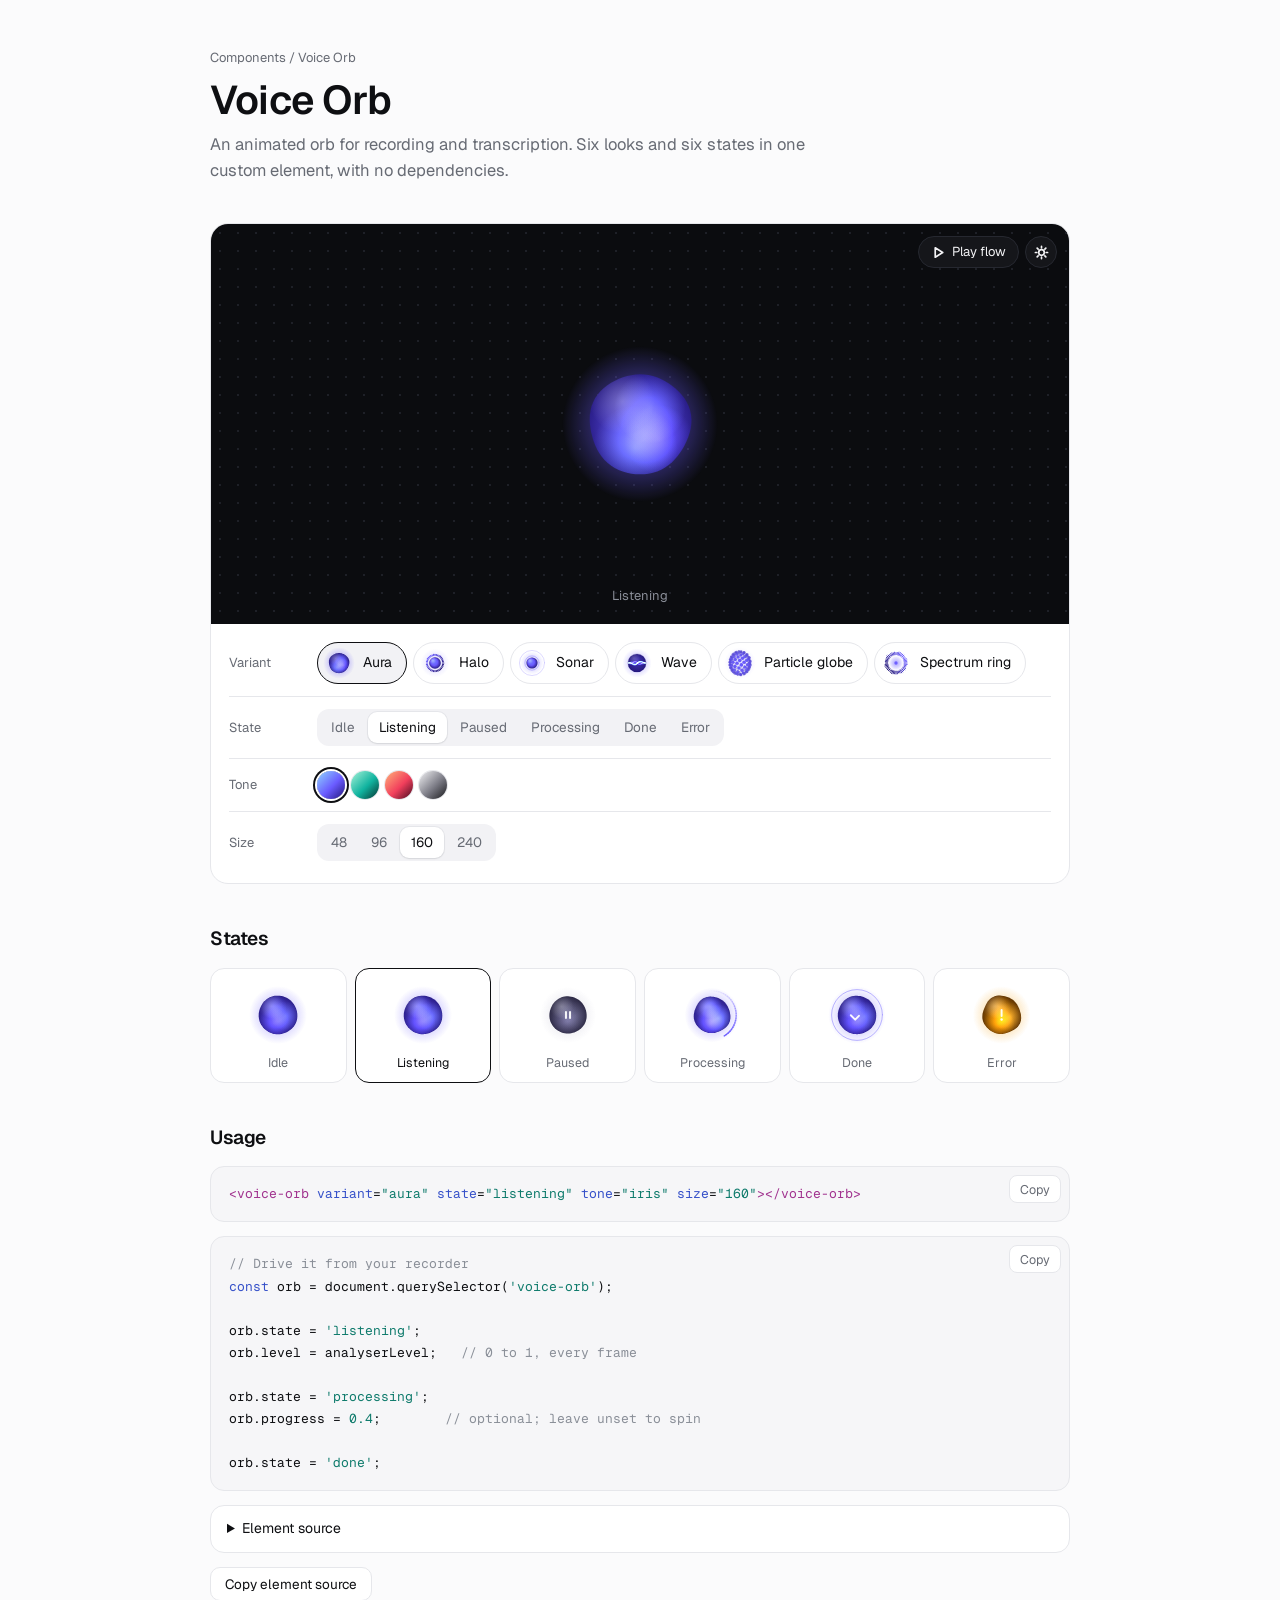
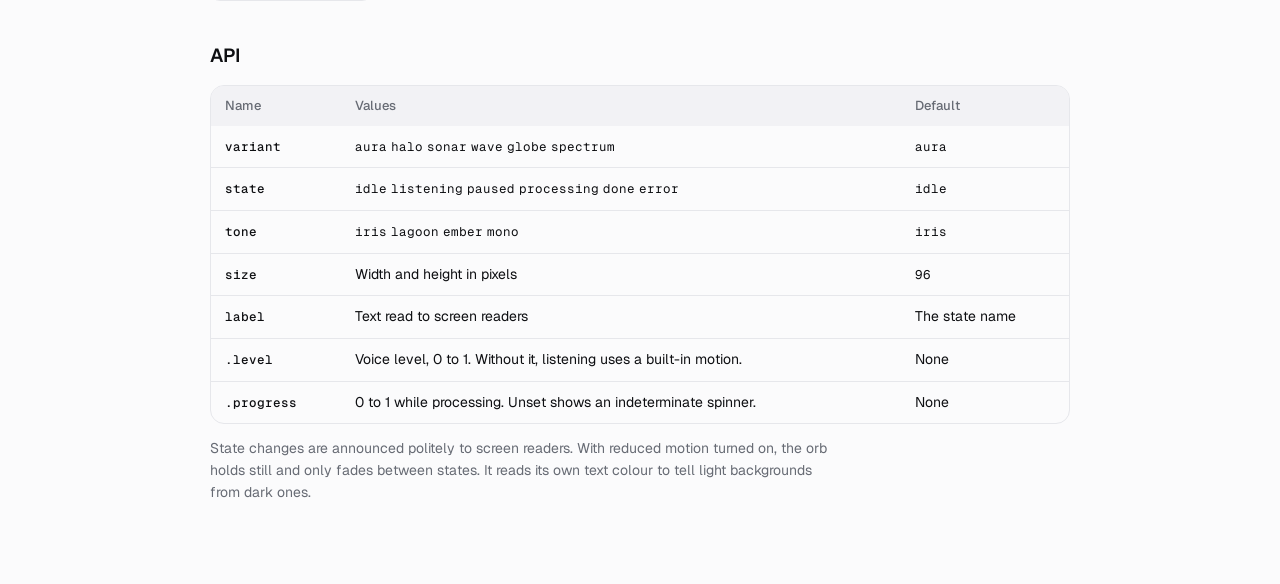
==== index.html @ 21d98344 "Add files via upload" ====
<!doctype html>
<html lang="en">
<head>
<meta charset="utf-8">
<meta name="viewport" content="width=device-width, initial-scale=1, viewport-fit=cover">
<title>Voice Orb</title>
<link rel="preconnect" href="https://fonts.googleapis.com">
<link rel="stylesheet" href="https://fonts.googleapis.com/css2?family=Geist:wght@400;500;600&family=Geist+Mono:wght@400;500&display=swap">
<link rel="stylesheet" href="styles.css">
<script src="voice-orb.js"></script>
</head>
<body>
<div class="doc">
  <div class="intro">
    <span class="crumb">Components / Voice Orb</span>
    <h1>Voice Orb</h1>
    <p class="lead">An animated orb for recording and transcription. Six looks and six states in one custom element, with no dependencies.</p>
  </div>

  <section aria-label="Preview">
    <div class="card">
      <div class="stage" id="stage" data-stage="dark">
        <voice-orb id="hero" variant="aura" state="listening" tone="iris" size="160"></voice-orb>
        <div class="tools">
          <button class="tb" id="flow" aria-pressed="false"><svg viewBox="0 0 16 16"><path d="M4.5 3l8 5-8 5z"/></svg><span>Play flow</span></button>
          <button class="tb ic" id="stg" aria-label="Switch to light stage"><svg viewBox="0 0 16 16" id="stg-i"><circle cx="8" cy="8" r="3"/><path d="M8 1.5v1.5M8 13v1.5M1.5 8H3M13 8h1.5M3.4 3.4l1 1M11.6 11.6l1 1M3.4 12.6l1-1M11.6 4.4l1-1"/></svg></button>
        </div>
        <p class="cap" id="cap">Listening</p>
      </div>
      <div class="controls">
        <div class="row"><span class="lab">Variant</span>
          <div class="opts" id="variants" role="group" aria-label="Variant">
            <button class="vb" data-v="aura" aria-pressed="true"><voice-orb variant="aura" size="32" state="listening"></voice-orb>Aura</button>
            <button class="vb" data-v="halo" aria-pressed="false"><voice-orb variant="halo" size="32" state="listening"></voice-orb>Halo</button>
            <button class="vb" data-v="sonar" aria-pressed="false"><voice-orb variant="sonar" size="32" state="listening"></voice-orb>Sonar</button>
            <button class="vb" data-v="wave" aria-pressed="false"><voice-orb variant="wave" size="32" state="listening"></voice-orb>Wave</button>
            <button class="vb" data-v="globe" aria-pressed="false"><voice-orb variant="globe" size="32" state="listening"></voice-orb>Particle globe</button>
            <button class="vb" data-v="spectrum" aria-pressed="false"><voice-orb variant="spectrum" size="32" state="listening"></voice-orb>Spectrum ring</button>
          </div></div>
        <div class="row"><span class="lab">State</span>
          <div class="seg" id="state" role="group" aria-label="State">
            <button data-v="idle" aria-pressed="false">Idle</button><button data-v="listening" aria-pressed="true">Listening</button><button data-v="paused" aria-pressed="false">Paused</button><button data-v="processing" aria-pressed="false">Processing</button><button data-v="done" aria-pressed="false">Done</button><button data-v="error" aria-pressed="false">Error</button>
          </div></div>
        <div class="row"><span class="lab">Tone</span>
          <div class="opts" id="tone" role="group" aria-label="Tone">
            <button class="sw" data-v="iris" aria-label="Iris" aria-pressed="true" style="background:linear-gradient(135deg,#8fd6ff,#6a5bff 55%,#22167a)"></button>
            <button class="sw" data-v="lagoon" aria-label="Lagoon" aria-pressed="false" style="background:linear-gradient(135deg,#a6f2d8,#10b39f 55%,#04332f)"></button>
            <button class="sw" data-v="ember" aria-label="Ember" aria-pressed="false" style="background:linear-gradient(135deg,#ffb37b,#f23f5c 55%,#430a1f)"></button>
            <button class="sw" data-v="mono" aria-label="Mono" aria-pressed="false" style="background:linear-gradient(135deg,#f4f4f6,#7c7c86 55%,#18181b)"></button>
          </div></div>
        <div class="row"><span class="lab">Size</span>
          <div class="seg" id="size" role="group" aria-label="Size">
            <button data-v="48" aria-pressed="false">48</button><button data-v="96" aria-pressed="false">96</button><button data-v="160" aria-pressed="true">160</button><button data-v="240" aria-pressed="false">240</button>
          </div></div>
      </div>
    </div>
  </section>

  <section>
    <h2>States</h2>
    <div class="states" id="states">
      <button class="sc" data-v="idle"><voice-orb size="64" state="idle"></voice-orb>Idle</button>
      <button class="sc" data-v="listening"><voice-orb size="64" state="listening"></voice-orb>Listening</button>
      <button class="sc" data-v="paused"><voice-orb size="64" state="paused"></voice-orb>Paused</button>
      <button class="sc" data-v="processing"><voice-orb size="64" state="processing"></voice-orb>Processing</button>
      <button class="sc" data-v="done"><voice-orb size="64" state="done"></voice-orb>Done</button>
      <button class="sc" data-v="error"><voice-orb size="64" state="error"></voice-orb>Error</button>
    </div>
  </section>

  <section>
    <h2>Usage</h2>
    <div class="code"><pre id="snip"></pre><button class="cp" data-copy="snip">Copy</button></div>
    <div class="code"><pre id="js"><span class="c">// Drive it from your recorder</span>
<span class="a">const</span> orb = document.querySelector(<span class="v">'voice-orb'</span>);

orb.state = <span class="v">'listening'</span>;
orb.level = analyserLevel;   <span class="c">// 0 to 1, every frame</span>

orb.state = <span class="v">'processing'</span>;
orb.progress = <span class="v">0.4</span>;        <span class="c">// optional; leave unset to spin</span>

orb.state = <span class="v">'done'</span>;</pre><button class="cp" data-copy="js">Copy</button></div>
    <details id="src-d"><summary>Element source</summary><pre id="src"></pre></details>
    <div><button class="cp" id="copy-src" style="position:static;height:34px;padding:0 14px;border-radius:10px;border:1px solid var(--line);background:var(--panel);font-size:13.5px">Copy element source</button></div>
  </section>

  <section>
    <h2>API</h2>
    <div class="tbl"><table>
      <thead><tr><th>Name</th><th>Values</th><th>Default</th></tr></thead>
      <tbody>
        <tr><td><code>variant</code></td><td><code>aura</code> <code>halo</code> <code>sonar</code> <code>wave</code> <code>globe</code> <code>spectrum</code></td><td><code>aura</code></td></tr>
        <tr><td><code>state</code></td><td><code>idle</code> <code>listening</code> <code>paused</code> <code>processing</code> <code>done</code> <code>error</code></td><td><code>idle</code></td></tr>
        <tr><td><code>tone</code></td><td><code>iris</code> <code>lagoon</code> <code>ember</code> <code>mono</code></td><td><code>iris</code></td></tr>
        <tr><td><code>size</code></td><td>Width and height in pixels</td><td><code>96</code></td></tr>
        <tr><td><code>label</code></td><td>Text read to screen readers</td><td>The state name</td></tr>
        <tr><td><code>.level</code></td><td>Voice level, 0 to 1. Without it, listening uses a built-in motion.</td><td>None</td></tr>
        <tr><td><code>.progress</code></td><td>0 to 1 while processing. Unset shows an indeterminate spinner.</td><td>None</td></tr>
      </tbody>
    </table></div>
    <p class="note">State changes are announced politely to screen readers. With reduced motion turned on, the orb holds still and only fades between states. It reads its own text colour to tell light backgrounds from dark ones.</p>
  </section>
</div>
<script src="demo.js"></script>
</body>
</html>
---- styles.css ----
/* Layout: single docs column. Title, live preview card (stage + controls), states strip, usage, API. The orb carries all the colour; the page stays monochrome. */
:root{
  --bg:#fbfbfc; --panel:#ffffff; --ink:#0e0f12; --muted:#676b74; --line:#e6e7eb; --chip:#f2f2f5; --code:#f6f6f8;
  --k-tag:#a1338f; --k-attr:#3651c9; --k-val:#0f7b6c; --k-com:#8a8f98;
  --f:"Geist",ui-sans-serif,system-ui,-apple-system,"Segoe UI",sans-serif;
  --fm:"Geist Mono",ui-monospace,SFMono-Regular,Menlo,Consolas,monospace;
}
@media (prefers-color-scheme: dark){:root:not([data-theme="light"]){
  --bg:#0a0b0d; --panel:#111216; --ink:#ededf0; --muted:#8d919b; --line:#24262c; --chip:#1a1c21; --code:#0f1013;
  --k-tag:#f0a6e0; --k-attr:#a5b8ff; --k-val:#7fe0c7; --k-com:#6c717b; color-scheme:dark}}
:root[data-theme="dark"]{
  --bg:#0a0b0d; --panel:#111216; --ink:#ededf0; --muted:#8d919b; --line:#24262c; --chip:#1a1c21; --code:#0f1013;
  --k-tag:#f0a6e0; --k-attr:#a5b8ff; --k-val:#7fe0c7; --k-com:#6c717b; color-scheme:dark}

*{box-sizing:border-box}
body{background:var(--bg);color:var(--ink);font-family:var(--f);font-size:15px;line-height:1.55;padding-inline:16px;padding-block:40px 72px;-webkit-font-smoothing:antialiased}
.doc{max-width:860px;margin-inline:auto;display:grid;gap:40px}
button{font:inherit;color:inherit;cursor:pointer}
:focus-visible{outline:2px solid var(--ink);outline-offset:2px}
h1,h2{margin:0;font-weight:600;letter-spacing:-.02em;text-wrap:balance}
h1{font-size:clamp(30px,5vw,40px);line-height:1.1}
h2{font-size:19px}
p{margin:0}
.crumb{font-size:13px;color:var(--muted)}
.intro{display:grid;gap:10px}
.lead{color:var(--muted);font-size:16.5px;max-width:58ch}
section{display:grid;gap:14px;min-width:0}

/* preview */
.card{border:1px solid var(--line);border-radius:18px;overflow:hidden;background:var(--panel)}
.stage{position:relative;height:clamp(300px,50vw,400px);display:grid;place-items:center;background-color:var(--st-bg);background-image:radial-gradient(var(--st-dot) 1px,transparent 1.3px);background-size:18px 18px;transition:background-color .3s}
.stage[data-stage="dark"]{--st-bg:#0b0c0f;--st-dot:#1e2027;--st-ink:#f3f3f5;--st-muted:#8a8e98;--st-line:#262830;--st-btn:#15161a;color:#f3f3f5}
.stage[data-stage="light"]{--st-bg:#f6f6f8;--st-dot:#d9dadf;--st-ink:#111216;--st-muted:#6a6e77;--st-line:#e0e1e6;--st-btn:#ffffff;color:#111216}
.stage .cap{position:absolute;left:0;right:0;bottom:18px;text-align:center;font-size:13px;color:var(--st-muted);font-variant-numeric:tabular-nums}
.tools{position:absolute;top:12px;right:12px;display:flex;gap:6px}
.tb{height:32px;border-radius:999px;border:1px solid var(--st-line);background:var(--st-btn);color:var(--st-ink);display:inline-flex;align-items:center;gap:6px;padding:0 12px;font-size:13px}
.tb.ic{width:32px;padding:0;justify-content:center}
.tb svg{width:15px;height:15px;fill:none;stroke:currentColor;stroke-width:1.8;stroke-linecap:round;stroke-linejoin:round}
.tb[aria-pressed="true"]{background:var(--st-ink);color:var(--st-bg);border-color:var(--st-ink)}

.controls{padding:6px 18px 10px}
.row{display:grid;grid-template-columns:76px minmax(0,1fr);gap:12px;align-items:center;padding:12px 0}
.row+.row{border-top:1px solid var(--line)}
.lab{font-size:13px;color:var(--muted)}
.opts{display:flex;flex-wrap:wrap;gap:6px}
.vb{display:inline-flex;align-items:center;gap:8px;height:42px;padding:0 14px 0 5px;border-radius:999px;border:1px solid var(--line);background:transparent;font-size:14px}
.vb voice-orb{pointer-events:none}
.vb[aria-pressed="true"]{border-color:var(--ink);background:var(--chip)}
.seg{display:inline-flex;flex-wrap:wrap;gap:2px;padding:3px;border-radius:12px;background:var(--chip);justify-self:start}
.seg button{border:0;background:transparent;border-radius:9px;padding:5px 11px;font-size:13.5px;color:var(--muted)}
.seg button[aria-pressed="true"]{background:var(--panel);color:var(--ink);box-shadow:0 1px 2px rgba(0,0,0,.08),0 0 0 1px var(--line)}
.sw{width:28px;height:28px;border-radius:50%;border:0;padding:0;box-shadow:0 0 0 1px var(--line)}
.sw[aria-pressed="true"]{box-shadow:0 0 0 2px var(--panel),0 0 0 4px var(--ink)}

/* states strip */
.states{display:grid;grid-template-columns:repeat(6,minmax(0,1fr));gap:8px}
.sc{display:grid;justify-items:center;gap:6px;padding:14px 4px 10px;border-radius:14px;border:1px solid var(--line);background:var(--panel);font-size:12.5px;color:var(--muted)}
.sc voice-orb{pointer-events:none}
.sc[aria-pressed="true"]{border-color:var(--ink);color:var(--ink)}
@media (max-width:640px){.states{grid-template-columns:repeat(3,minmax(0,1fr))}}

/* code */
.code{position:relative;border:1px solid var(--line);border-radius:14px;background:var(--code);min-width:0}
.code pre{margin:0;padding:16px 18px;overflow-x:auto;font-family:var(--fm);font-size:13px;line-height:1.7}
.code .cp{position:absolute;top:8px;right:8px;height:28px;padding:0 10px;border-radius:8px;border:1px solid var(--line);background:var(--panel);font-size:12.5px;color:var(--muted)}
.code .cp:hover{color:var(--ink)}
.t{color:var(--k-tag)}.a{color:var(--k-attr)}.v{color:var(--k-val)}.c{color:var(--k-com)}
details{border:1px solid var(--line);border-radius:14px;background:var(--panel)}
details summary{cursor:pointer;padding:12px 16px;font-size:14px}
details pre{margin:0;padding:0 16px 16px;max-height:340px;overflow:auto;font-family:var(--fm);font-size:12px;line-height:1.6;color:var(--muted)}

/* api */
.tbl{overflow-x:auto;border:1px solid var(--line);border-radius:14px}
table{border-collapse:collapse;width:100%;font-size:14px;min-width:520px}
th,td{text-align:left;padding:10px 14px;vertical-align:top}
th{font-weight:500;color:var(--muted);font-size:13px;background:var(--chip)}
tr+tr td{border-top:1px solid var(--line)}
td code{font-family:var(--fm);font-size:12.5px}
td:first-child code{color:var(--ink);font-weight:500}
.note{color:var(--muted);font-size:14px;max-width:70ch}
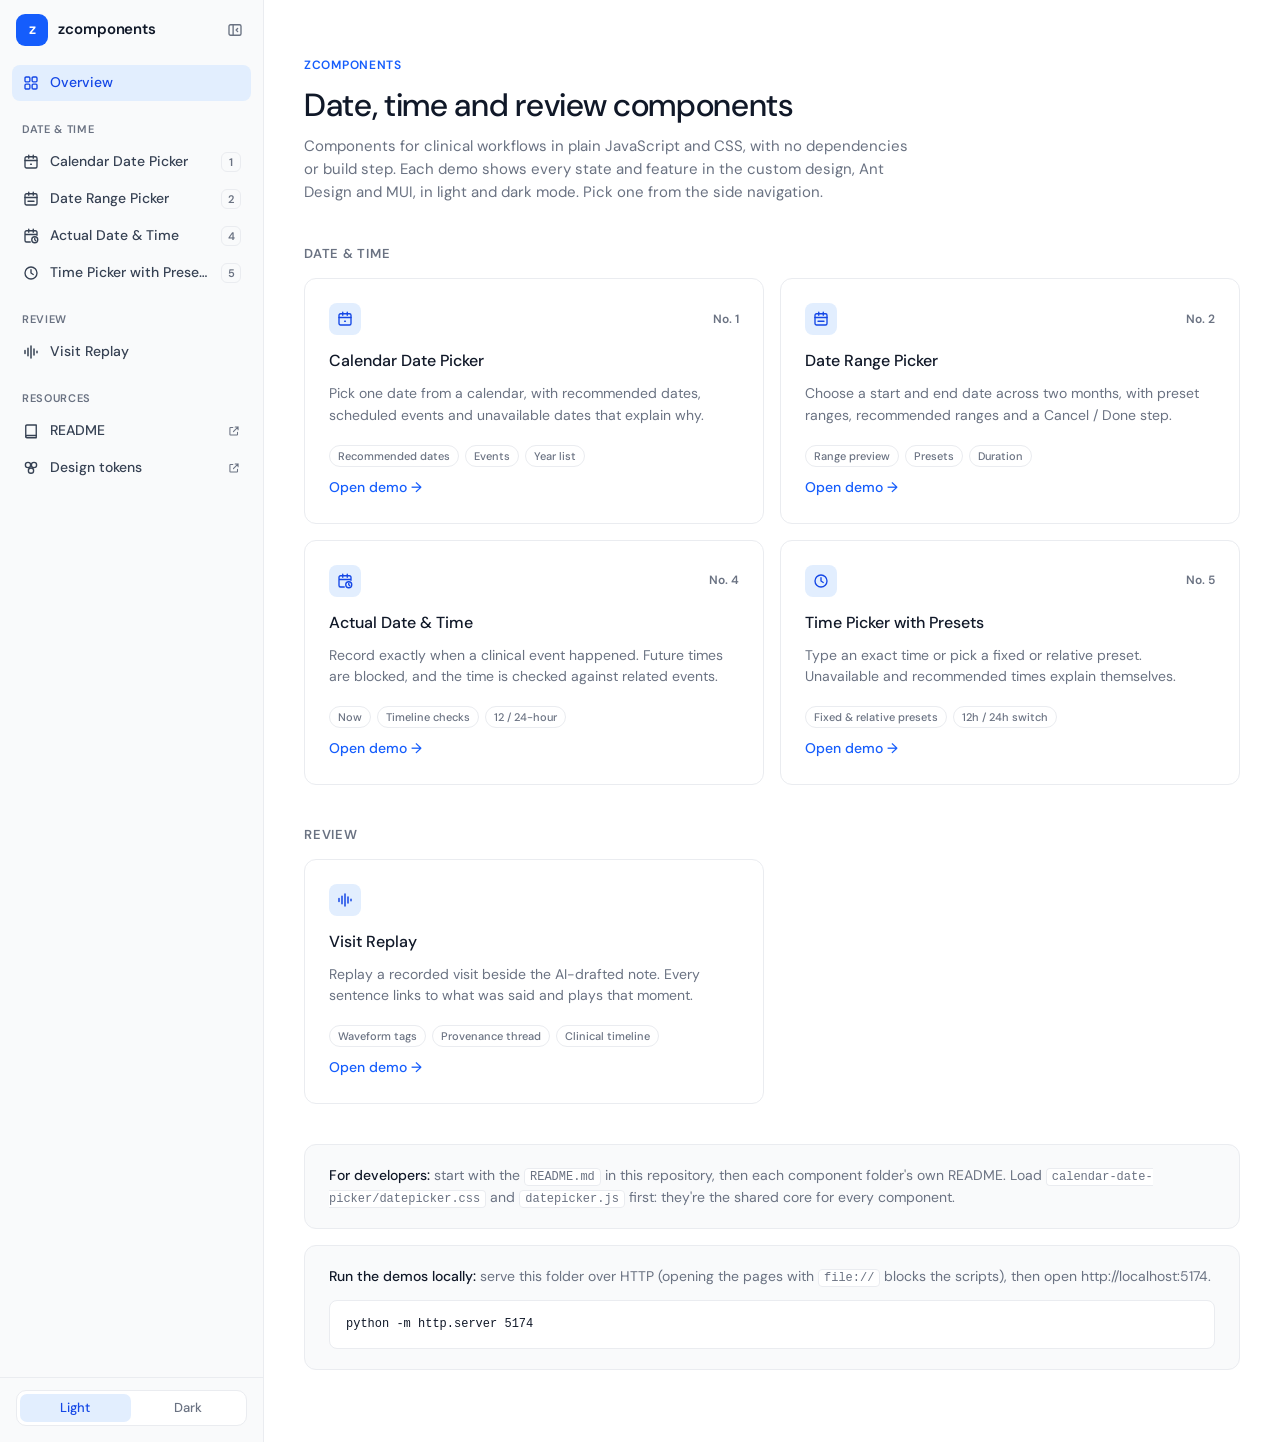
==== commit c2908a16: "Add Visit Replay component and side-navigation landing page - Visit Replay: replay a recorded visit " ====
--- a/index.html
+++ b/index.html
@@ -2,106 +2,464 @@
 <html lang="en">
 <head>
 <meta charset="utf-8">
-<meta name="viewport" content="width=device-width, initial-scale=1, viewport-fit=cover">
-<title>Voice Orb</title>
+<meta name="viewport" content="width=device-width, initial-scale=1">
+<title>zcomponents</title>
 <link rel="preconnect" href="https://fonts.googleapis.com">
-<link rel="stylesheet" href="https://fonts.googleapis.com/css2?family=Geist:wght@400;500;600&family=Geist+Mono:wght@400;500&display=swap">
-<link rel="stylesheet" href="styles.css">
-<script src="voice-orb.js"></script>
+<link rel="preconnect" href="https://fonts.gstatic.com" crossorigin>
+<link href="https://fonts.googleapis.com/css2?family=DM+Sans:opsz,wght@9..40,400;9..40,500;9..40,600&display=swap" rel="stylesheet">
+<script>
+  (function () {
+    var t = null, c = null;
+    try { t = localStorage.getItem('dp-doc-theme'); c = localStorage.getItem('zc-nav-collapsed'); } catch (e) {}
+    if (!t) t = matchMedia('(prefers-color-scheme: dark)').matches ? 'dark' : 'light';
+    document.documentElement.dataset.theme = t;
+    if (c === '1') document.documentElement.dataset.nav = 'collapsed';
+  })();
+</script>
+<style>
+  :root {
+    --bg: #ffffff; --side: #f9fafb; --panel: #f9fafb; --card: #ffffff; --border: #eaecf0; --border-strong: #d1d5dc;
+    --text: #101828; --muted: #6a7282; --nav-text: #364153; --hover: #f2f4f7; --accent: #155dfc; --tint: #e2eefe; --tint-text: #1447e6; --focus: #2b7fff;
+    --scrim: rgba(16, 24, 40, .4);
+    color-scheme: light;
+  }
+  :root[data-theme="dark"] {
+    --bg: #0b111d; --side: #101828; --panel: #101828; --card: #030712; --border: #364153; --border-strong: #4a5565;
+    --text: #ffffff; --muted: #99a1af; --nav-text: #d1d5dc; --hover: #1e2939; --accent: #51a2ff; --tint: rgba(43, 127, 255, .20); --tint-text: #8ec5ff; --focus: #2b7fff;
+    --scrim: rgba(0, 0, 0, .6);
+    color-scheme: dark;
+  }
+  * { box-sizing: border-box; }
+  html, body { margin: 0; height: 100%; }
+  body { background: var(--bg); color: var(--text); font: 14px/1.55 'DM Sans', ui-sans-serif, system-ui, -apple-system, 'Segoe UI', sans-serif; -webkit-font-smoothing: antialiased; overflow: hidden; }
+  svg { flex: none; }
+  button { font: inherit; color: inherit; }
+  :focus-visible { outline: 2px solid var(--focus); outline-offset: 2px; }
+
+  /* Shell */
+  .shell { display: grid; grid-template-columns: 264px minmax(0, 1fr); height: 100vh; height: 100dvh; transition: grid-template-columns .2s ease; }
+  :root[data-nav="collapsed"] .shell { grid-template-columns: 64px minmax(0, 1fr); }
+
+  /* Side navigation */
+  .side { display: flex; flex-direction: column; min-width: 0; height: 100%; background: var(--side); border-right: 1px solid var(--border); overflow: hidden; }
+  .brand { display: flex; align-items: center; gap: 10px; height: 60px; padding: 0 12px 0 16px; flex: none; }
+  .brand a { display: flex; align-items: center; gap: 10px; min-width: 0; color: inherit; text-decoration: none; border-radius: 8px; }
+  .mark { display: inline-flex; align-items: center; justify-content: center; width: 32px; height: 32px; border-radius: 9px; background: var(--accent); color: #fff; font-weight: 600; font-size: 15px; flex: none; }
+  .brand-name { font-size: 15px; font-weight: 600; letter-spacing: -.005em; white-space: nowrap; }
+  .icon-btn { display: inline-flex; align-items: center; justify-content: center; width: 32px; height: 32px; margin-left: auto; border: 0; border-radius: 8px; background: none; color: var(--muted); cursor: pointer; flex: none; }
+  .icon-btn:hover { background: var(--hover); color: var(--text); }
+  .icon-btn[hidden] { display: none; }
+
+  .side nav { flex: 1; overflow-y: auto; overflow-x: hidden; padding: 4px 12px 16px; }
+  .group { margin: 20px 0 6px; padding: 0 10px; font-size: 11px; font-weight: 600; letter-spacing: .06em; text-transform: uppercase; color: var(--muted); white-space: nowrap; }
+  .side nav a { position: relative; display: flex; align-items: center; gap: 10px; height: 36px; padding: 0 10px; margin: 1px 0; border-radius: 8px; color: var(--nav-text); text-decoration: none; font-weight: 500; white-space: nowrap; }
+  .side nav a:hover { background: var(--hover); color: var(--text); }
+  .side nav a[aria-current="page"] { background: var(--tint); color: var(--tint-text); }
+  .side nav a .lbl { flex: 1; min-width: 0; overflow: hidden; text-overflow: ellipsis; }
+  .side nav a .n { min-width: 20px; height: 20px; padding: 0 5px; border-radius: 6px; border: 1px solid var(--border); font-size: 11px; font-weight: 600; line-height: 18px; text-align: center; color: var(--muted); }
+  .side nav a[aria-current="page"] .n { border-color: transparent; background: var(--card); color: var(--tint-text); }
+  .side nav a .ext { color: var(--muted); }
+
+  .side-foot { flex: none; display: flex; flex-direction: column; gap: 10px; padding: 12px 16px 16px; border-top: 1px solid var(--border); }
+  .seg { display: flex; padding: 3px; gap: 2px; border-radius: 10px; background: var(--card); border: 1px solid var(--border); }
+  .seg button { flex: 1; height: 28px; padding: 0 10px; border: 0; border-radius: 7px; background: none; cursor: pointer; font-weight: 500; font-size: 13px; color: var(--muted); }
+  .seg button:hover { color: var(--text); }
+  .seg button[aria-pressed="true"] { background: var(--tint); color: var(--tint-text); }
+  .newtab { display: flex; align-items: center; gap: 8px; height: 32px; padding: 0 10px; border-radius: 8px; color: var(--accent); text-decoration: none; font-weight: 500; font-size: 13px; white-space: nowrap; }
+  .newtab:hover { background: var(--hover); }
+  .newtab[hidden] { display: none; }
+  .theme-btn { display: none; }
+
+  /* Collapsed rail */
+  :root[data-nav="collapsed"] .brand { flex-direction: column; justify-content: center; gap: 4px; height: auto; padding: 14px 0 6px; }
+  :root[data-nav="collapsed"] .brand .icon-btn { margin: 0; }
+  :root[data-nav="collapsed"] .side nav { padding: 4px 10px 16px; }
+  :root[data-nav="collapsed"] .group { height: 1px; margin: 14px 6px; padding: 0; overflow: hidden; background: var(--border); color: transparent; }
+  :root[data-nav="collapsed"] .side nav a { justify-content: center; padding: 0; }
+  :root[data-nav="collapsed"] .side-foot { align-items: center; padding: 12px 0 16px; }
+  :root[data-nav="collapsed"] .seg { display: none; }
+  :root[data-nav="collapsed"] .theme-btn { display: inline-flex; margin: 0; }
+  :root[data-nav="collapsed"] .newtab { width: 32px; padding: 0; justify-content: center; }
+  :root[data-nav="collapsed"] .brand-name,
+  :root[data-nav="collapsed"] .side nav a .lbl,
+  :root[data-nav="collapsed"] .side nav a .n,
+  :root[data-nav="collapsed"] .newtab .lbl { position: absolute; width: 1px; height: 1px; overflow: hidden; clip: rect(0 0 0 0); white-space: nowrap; }
+  :root[data-nav="collapsed"] .collapse-btn svg { transform: scaleX(-1); }
+
+  /* Stage */
+  .stage { display: flex; flex-direction: column; min-width: 0; height: 100%; }
+  .mbar { display: none; }
+  #frame { flex: 1; width: 100%; border: 0; background: var(--bg); }
+  #frame[hidden], .overview[hidden] { display: none; }
+
+  /* Overview */
+  .overview { flex: 1; overflow-y: auto; }
+  .wrap { max-width: 1040px; margin: 0 auto; padding: 56px 40px 72px; }
+  .eyebrow { margin: 0 0 10px; font-size: 12px; font-weight: 600; letter-spacing: .06em; text-transform: uppercase; color: var(--accent); }
+  h1 { margin: 0 0 10px; font-size: 32px; font-weight: 500; line-height: 40px; letter-spacing: -.01em; text-wrap: balance; }
+  .lede { margin: 0 0 40px; max-width: 62ch; color: var(--muted); font-size: 15px; }
+  h2.sec { margin: 0 0 14px; font-size: 13px; font-weight: 600; letter-spacing: .06em; text-transform: uppercase; color: var(--muted); }
+  .grid { display: grid; grid-template-columns: repeat(2, minmax(0, 1fr)); gap: 16px; margin-bottom: 40px; }
+  .card {
+    display: flex; flex-direction: column; gap: 10px; min-width: 0; padding: 24px;
+    border: 1px solid var(--border); border-radius: 12px; background: var(--card);
+    color: inherit; text-decoration: none; transition: border-color .15s, box-shadow .15s;
+  }
+  .card:hover { border-color: var(--border-strong); box-shadow: 0 12px 24px -12px rgba(16, 24, 40, .18); }
+  .card-top { display: flex; align-items: center; gap: 10px; }
+  .num { display: inline-flex; align-items: center; justify-content: center; width: 32px; height: 32px; border-radius: 8px; background: var(--tint); color: var(--tint-text); }
+  .card .n { margin-left: auto; font-size: 12px; font-weight: 600; color: var(--muted); }
+  .card h3 { margin: 4px 0 0; font-size: 16px; font-weight: 500; line-height: 24px; }
+  .card p { margin: 0; color: var(--muted); }
+  .tags { display: flex; flex-wrap: wrap; gap: 6px; margin-top: auto; padding-top: 8px; }
+  .tags span { height: 22px; padding: 0 8px; border: 1px solid var(--border); border-radius: 11px; font-size: 11px; font-weight: 500; line-height: 20px; color: var(--muted); }
+  .open { color: var(--accent); font-weight: 500; }
+  .note { padding: 20px 24px; border: 1px solid var(--border); border-radius: 12px; background: var(--panel); color: var(--muted); }
+  .note b { color: var(--text); font-weight: 500; }
+  .note + .note { margin-top: 16px; }
+  .note pre { margin: 12px 0 0; padding: 14px 16px; overflow-x: auto; border: 1px solid var(--border); border-radius: 8px; background: var(--card); color: var(--text); font: 12px/1.6 ui-monospace, 'Cascadia Code', Consolas, monospace; }
+  code { font: 12px ui-monospace, 'Cascadia Code', Consolas, monospace; padding: 1px 5px; border-radius: 4px; border: 1px solid var(--border); background: var(--card); }
+  pre code { padding: 0; border: 0; background: none; }
+
+  .scrim { display: none; }
+
+  /* Small screens: the side navigation becomes a drawer */
+  @media (max-width: 860px) {
+    .shell, :root[data-nav="collapsed"] .shell { grid-template-columns: minmax(0, 1fr); }
+    .side { position: fixed; z-index: 30; top: 0; bottom: 0; left: 0; width: min(288px, 86vw); transform: translateX(-100%); transition: transform .2s ease, visibility 0s .2s; visibility: hidden; box-shadow: 0 24px 48px -12px rgba(16, 24, 40, .3); }
+    .shell.open .side { transform: none; visibility: visible; transition: transform .2s ease; }
+    .scrim { position: fixed; z-index: 20; inset: 0; background: var(--scrim); }
+    .shell.open .scrim { display: block; }
+    .collapse-btn { display: none; }
+    /* Always show the full drawer, even if the rail was collapsed on desktop */
+    :root[data-nav="collapsed"] .brand { flex-direction: row; justify-content: flex-start; gap: 10px; height: 60px; padding: 0 12px 0 16px; }
+    :root[data-nav="collapsed"] .side nav { padding: 4px 12px 16px; }
+    :root[data-nav="collapsed"] .group { height: auto; margin: 20px 0 6px; padding: 0 10px; background: none; color: var(--muted); }
+    :root[data-nav="collapsed"] .side nav a { justify-content: flex-start; padding: 0 10px; }
+    :root[data-nav="collapsed"] .side-foot { align-items: stretch; padding: 12px 16px 16px; }
+    :root[data-nav="collapsed"] .seg { display: flex; }
+    :root[data-nav="collapsed"] .theme-btn { display: none; }
+    :root[data-nav="collapsed"] .newtab { width: auto; padding: 0 10px; justify-content: flex-start; }
+    :root[data-nav="collapsed"] .brand-name,
+    :root[data-nav="collapsed"] .side nav a .lbl,
+    :root[data-nav="collapsed"] .side nav a .n,
+    :root[data-nav="collapsed"] .newtab .lbl { position: static; width: auto; height: auto; overflow: hidden; clip: auto; }
+    .mbar { display: flex; align-items: center; gap: 8px; flex: none; height: 52px; padding: 0 8px; border-bottom: 1px solid var(--border); background: var(--side); }
+    .mbar .icon-btn { margin: 0; color: var(--text); }
+    .mbar-title { min-width: 0; overflow: hidden; text-overflow: ellipsis; white-space: nowrap; font-weight: 600; font-size: 15px; }
+  }
+  @media (max-width: 720px) {
+    .grid { grid-template-columns: minmax(0, 1fr); }
+    .wrap { padding: 32px 16px 56px; }
+    h1 { font-size: 26px; line-height: 32px; }
+  }
+  @media (prefers-reduced-motion: reduce) { .shell, .side, .card { transition: none !important; } }
+</style>
 </head>
 <body>
-<div class="doc">
-  <div class="intro">
-    <span class="crumb">Components / Voice Orb</span>
-    <h1>Voice Orb</h1>
-    <p class="lead">An animated orb for recording and transcription. Six looks and six states in one custom element, with no dependencies.</p>
+<svg width="0" height="0" style="position:absolute" aria-hidden="true">
+  <defs>
+    <symbol id="i-overview" viewBox="0 0 24 24"><rect x="4" y="4" width="6.5" height="6.5" rx="1.5"/><rect x="13.5" y="4" width="6.5" height="6.5" rx="1.5"/><rect x="4" y="13.5" width="6.5" height="6.5" rx="1.5"/><rect x="13.5" y="13.5" width="6.5" height="6.5" rx="1.5"/></symbol>
+    <symbol id="i-calendar" viewBox="0 0 24 24"><rect x="4" y="5" width="16" height="15" rx="2"/><path d="M4 10h16M9 3v4M15 3v4"/><path d="M11.5 15h1"/></symbol>
+    <symbol id="i-range" viewBox="0 0 24 24"><rect x="4" y="5" width="16" height="15" rx="2"/><path d="M4 10h16M9 3v4M15 3v4M8 15h8"/></symbol>
+    <symbol id="i-datetime" viewBox="0 0 24 24"><path d="M20 11V7a2 2 0 0 0-2-2H6a2 2 0 0 0-2 2v11a2 2 0 0 0 2 2h5M4 10h16M9 3v4M15 3v4"/><circle cx="17" cy="17" r="4"/><path d="M17 15.3V17l1.2 1"/></symbol>
+    <symbol id="i-time" viewBox="0 0 24 24"><circle cx="12" cy="12" r="8"/><path d="M12 7.5V12l3 2"/></symbol>
+    <symbol id="i-wave" viewBox="0 0 24 24"><path d="M4 10v4M8 7v10M12 4v16M16 8v8M20 11v2"/></symbol>
+    <symbol id="i-book" viewBox="0 0 24 24"><path d="M5 5.5A1.5 1.5 0 0 1 6.5 4H19v14H6.5A1.5 1.5 0 0 0 5 19.5z"/><path d="M5 19.5A1.5 1.5 0 0 0 6.5 21H19v-3"/></symbol>
+    <symbol id="i-swatch" viewBox="0 0 24 24"><circle cx="8" cy="8" r="3.5"/><circle cx="16" cy="8" r="3.5"/><circle cx="12" cy="15.5" r="3.5"/></symbol>
+    <symbol id="i-ext" viewBox="0 0 24 24"><path d="M14 5h5v5M19 5l-8 8M18 14v4a1 1 0 0 1-1 1H6a1 1 0 0 1-1-1V7a1 1 0 0 1 1-1h4"/></symbol>
+    <symbol id="i-panel" viewBox="0 0 24 24"><rect x="4" y="5" width="16" height="14" rx="2"/><path d="M9.5 5v14M15.5 10l-2 2 2 2"/></symbol>
+    <symbol id="i-menu" viewBox="0 0 24 24"><path d="M4 7h16M4 12h16M4 17h16"/></symbol>
+    <symbol id="i-close" viewBox="0 0 24 24"><path d="M6 6l12 12M18 6L6 18"/></symbol>
+    <symbol id="i-sun" viewBox="0 0 24 24"><circle cx="12" cy="12" r="4"/><path d="M12 3v2M12 19v2M3 12h2M19 12h2M5.6 5.6l1.4 1.4M17 17l1.4 1.4M5.6 18.4L7 17M17 7l1.4-1.4"/></symbol>
+    <symbol id="i-moon" viewBox="0 0 24 24"><path d="M20 14.5A8 8 0 0 1 9.5 4a8 8 0 1 0 10.5 10.5z"/></symbol>
+  </defs>
+</svg>
+
+<div class="shell" id="shell">
+  <aside class="side" id="side" aria-label="Site">
+    <div class="brand">
+      <a href="#overview" aria-label="zcomponents overview">
+        <span class="mark" aria-hidden="true">z</span>
+        <span class="brand-name">zcomponents</span>
+      </a>
+      <button type="button" class="icon-btn collapse-btn" id="collapse" aria-label="Collapse navigation" aria-expanded="true" aria-controls="side">
+        <svg width="18" height="18" fill="none" stroke="currentColor" stroke-width="1.8" stroke-linecap="round" stroke-linejoin="round"><use href="#i-panel"/></svg>
+      </button>
+      <button type="button" class="icon-btn drawer-close" id="drawer-close" aria-label="Close navigation" hidden>
+        <svg width="18" height="18" fill="none" stroke="currentColor" stroke-width="1.8" stroke-linecap="round"><use href="#i-close"/></svg>
+      </button>
+    </div>
+
+    <nav aria-label="Components" id="nav">
+      <a href="#overview" data-slug="overview">
+        <svg width="18" height="18" fill="none" stroke="currentColor" stroke-width="1.8" stroke-linecap="round" stroke-linejoin="round"><use href="#i-overview"/></svg>
+        <span class="lbl">Overview</span>
+      </a>
+
+      <p class="group">Date &amp; time</p>
+      <a href="#calendar-date-picker" data-slug="calendar-date-picker">
+        <svg width="18" height="18" fill="none" stroke="currentColor" stroke-width="1.8" stroke-linecap="round" stroke-linejoin="round"><use href="#i-calendar"/></svg>
+        <span class="lbl">Calendar Date Picker</span><span class="n">1</span>
+      </a>
+      <a href="#date-range-picker" data-slug="date-range-picker">
+        <svg width="18" height="18" fill="none" stroke="currentColor" stroke-width="1.8" stroke-linecap="round" stroke-linejoin="round"><use href="#i-range"/></svg>
+        <span class="lbl">Date Range Picker</span><span class="n">2</span>
+      </a>
+      <a href="#actual-date-time" data-slug="actual-date-time">
+        <svg width="18" height="18" fill="none" stroke="currentColor" stroke-width="1.8" stroke-linecap="round" stroke-linejoin="round"><use href="#i-datetime"/></svg>
+        <span class="lbl">Actual Date &amp; Time</span><span class="n">4</span>
+      </a>
+      <a href="#time-picker" data-slug="time-picker">
+        <svg width="18" height="18" fill="none" stroke="currentColor" stroke-width="1.8" stroke-linecap="round" stroke-linejoin="round"><use href="#i-time"/></svg>
+        <span class="lbl">Time Picker with Presets</span><span class="n">5</span>
+      </a>
+
+      <p class="group">Review</p>
+      <a href="#visit-replay" data-slug="visit-replay">
+        <svg width="18" height="18" fill="none" stroke="currentColor" stroke-width="2" stroke-linecap="round"><use href="#i-wave"/></svg>
+        <span class="lbl">Visit Replay</span>
+      </a>
+
+      <p class="group">Resources</p>
+      <a href="https://github.com/prakashrbr/zcomponents#readme" target="_blank" rel="noopener">
+        <svg width="18" height="18" fill="none" stroke="currentColor" stroke-width="1.8" stroke-linecap="round" stroke-linejoin="round"><use href="#i-book"/></svg>
+        <span class="lbl">README</span>
+        <svg class="ext" width="14" height="14" fill="none" stroke="currentColor" stroke-width="1.8" stroke-linecap="round" stroke-linejoin="round" aria-hidden="true"><use href="#i-ext"/></svg>
+      </a>
+      <a href="https://github.com/prakashrbr/zcomponents/blob/main/design-tokens/tokens.md" target="_blank" rel="noopener">
+        <svg width="18" height="18" fill="none" stroke="currentColor" stroke-width="1.8" stroke-linecap="round" stroke-linejoin="round"><use href="#i-swatch"/></svg>
+        <span class="lbl">Design tokens</span>
+        <svg class="ext" width="14" height="14" fill="none" stroke="currentColor" stroke-width="1.8" stroke-linecap="round" stroke-linejoin="round" aria-hidden="true"><use href="#i-ext"/></svg>
+      </a>
+    </nav>
+
+    <div class="side-foot">
+      <a class="newtab" id="newtab" href="#" target="_blank" rel="noopener" hidden>
+        <svg width="16" height="16" fill="none" stroke="currentColor" stroke-width="1.8" stroke-linecap="round" stroke-linejoin="round"><use href="#i-ext"/></svg>
+        <span class="lbl">Open demo in new tab</span>
+      </a>
+      <div class="seg" role="group" aria-label="Theme" id="theme-switch">
+        <button type="button" data-theme="light">Light</button>
+        <button type="button" data-theme="dark">Dark</button>
+      </div>
+      <button type="button" class="icon-btn theme-btn" id="theme-btn" aria-label="Switch to dark theme">
+        <svg width="18" height="18" fill="none" stroke="currentColor" stroke-width="1.8" stroke-linecap="round" stroke-linejoin="round"><use href="#i-moon"/></svg>
+      </button>
+    </div>
+  </aside>
+
+  <div class="stage">
+    <header class="mbar">
+      <button type="button" class="icon-btn" id="menu" aria-label="Open navigation" aria-expanded="false" aria-controls="side">
+        <svg width="20" height="20" fill="none" stroke="currentColor" stroke-width="1.8" stroke-linecap="round"><use href="#i-menu"/></svg>
+      </button>
+      <span class="mbar-title" id="mbar-title">Overview</span>
+    </header>
+
+    <main class="overview" id="overview">
+      <div class="wrap">
+        <p class="eyebrow">zcomponents</p>
+        <h1>Date, time and review components</h1>
+        <p class="lede">Components for clinical workflows in plain JavaScript and CSS, with no dependencies or build step. Each demo shows every state and feature in the custom design, Ant Design and MUI, in light and dark mode. Pick one from the side navigation.</p>
+
+        <h2 class="sec">Date &amp; time</h2>
+        <div class="grid">
+          <a class="card" href="#calendar-date-picker">
+            <div class="card-top"><span class="num"><svg width="18" height="18" fill="none" stroke="currentColor" stroke-width="1.8" stroke-linecap="round" stroke-linejoin="round" aria-hidden="true"><use href="#i-calendar"/></svg></span><span class="n">No. 1</span></div>
+            <h3>Calendar Date Picker</h3>
+            <p>Pick one date from a calendar, with recommended dates, scheduled events and unavailable dates that explain why.</p>
+            <div class="tags"><span>Recommended dates</span><span>Events</span><span>Year list</span></div>
+            <span class="open">Open demo →</span>
+          </a>
+          <a class="card" href="#date-range-picker">
+            <div class="card-top"><span class="num"><svg width="18" height="18" fill="none" stroke="currentColor" stroke-width="1.8" stroke-linecap="round" stroke-linejoin="round" aria-hidden="true"><use href="#i-range"/></svg></span><span class="n">No. 2</span></div>
+            <h3>Date Range Picker</h3>
+            <p>Choose a start and end date across two months, with preset ranges, recommended ranges and a Cancel / Done step.</p>
+            <div class="tags"><span>Range preview</span><span>Presets</span><span>Duration</span></div>
+            <span class="open">Open demo →</span>
+          </a>
+          <a class="card" href="#actual-date-time">
+            <div class="card-top"><span class="num"><svg width="18" height="18" fill="none" stroke="currentColor" stroke-width="1.8" stroke-linecap="round" stroke-linejoin="round" aria-hidden="true"><use href="#i-datetime"/></svg></span><span class="n">No. 4</span></div>
+            <h3>Actual Date &amp; Time</h3>
+            <p>Record exactly when a clinical event happened. Future times are blocked, and the time is checked against related events.</p>
+            <div class="tags"><span>Now</span><span>Timeline checks</span><span>12 / 24-hour</span></div>
+            <span class="open">Open demo →</span>
+          </a>
+          <a class="card" href="#time-picker">
+            <div class="card-top"><span class="num"><svg width="18" height="18" fill="none" stroke="currentColor" stroke-width="1.8" stroke-linecap="round" stroke-linejoin="round" aria-hidden="true"><use href="#i-time"/></svg></span><span class="n">No. 5</span></div>
+            <h3>Time Picker with Presets</h3>
+            <p>Type an exact time or pick a fixed or relative preset. Unavailable and recommended times explain themselves.</p>
+            <div class="tags"><span>Fixed &amp; relative presets</span><span>12h / 24h switch</span></div>
+            <span class="open">Open demo →</span>
+          </a>
+        </div>
+
+        <h2 class="sec">Review</h2>
+        <div class="grid">
+          <a class="card" href="#visit-replay">
+            <div class="card-top"><span class="num"><svg width="18" height="18" fill="none" stroke="currentColor" stroke-width="2" stroke-linecap="round" aria-hidden="true"><use href="#i-wave"/></svg></span></div>
+            <h3>Visit Replay</h3>
+            <p>Replay a recorded visit beside the AI-drafted note. Every sentence links to what was said and plays that moment.</p>
+            <div class="tags"><span>Waveform tags</span><span>Provenance thread</span><span>Clinical timeline</span></div>
+            <span class="open">Open demo →</span>
+          </a>
+        </div>
+
+        <div class="note">
+          <b>For developers:</b> start with the <code>README.md</code> in this repository, then each component folder's own README. Load <code>calendar-date-picker/datepicker.css</code> and <code>datepicker.js</code> first: they're the shared core for every component.
+        </div>
+        <div class="note">
+          <b>Run the demos locally:</b> serve this folder over HTTP (opening the pages with <code>file://</code> blocks the scripts), then open http://localhost:5174.
+          <pre><code>python -m http.server 5174</code></pre>
+        </div>
+      </div>
+    </main>
+
+    <iframe id="frame" title="Component demo" hidden></iframe>
   </div>
 
-  <section aria-label="Preview">
-    <div class="card">
-      <div class="stage" id="stage" data-stage="dark">
-        <voice-orb id="hero" variant="aura" state="listening" tone="iris" size="160"></voice-orb>
-        <div class="tools">
-          <button class="tb" id="flow" aria-pressed="false"><svg viewBox="0 0 16 16"><path d="M4.5 3l8 5-8 5z"/></svg><span>Play flow</span></button>
-          <button class="tb ic" id="stg" aria-label="Switch to light stage"><svg viewBox="0 0 16 16" id="stg-i"><circle cx="8" cy="8" r="3"/><path d="M8 1.5v1.5M8 13v1.5M1.5 8H3M13 8h1.5M3.4 3.4l1 1M11.6 11.6l1 1M3.4 12.6l1-1M11.6 4.4l1-1"/></svg></button>
-        </div>
-        <p class="cap" id="cap">Listening</p>
-      </div>
-      <div class="controls">
-        <div class="row"><span class="lab">Variant</span>
-          <div class="opts" id="variants" role="group" aria-label="Variant">
-            <button class="vb" data-v="aura" aria-pressed="true"><voice-orb variant="aura" size="32" state="listening"></voice-orb>Aura</button>
-            <button class="vb" data-v="halo" aria-pressed="false"><voice-orb variant="halo" size="32" state="listening"></voice-orb>Halo</button>
-            <button class="vb" data-v="sonar" aria-pressed="false"><voice-orb variant="sonar" size="32" state="listening"></voice-orb>Sonar</button>
-            <button class="vb" data-v="wave" aria-pressed="false"><voice-orb variant="wave" size="32" state="listening"></voice-orb>Wave</button>
-            <button class="vb" data-v="globe" aria-pressed="false"><voice-orb variant="globe" size="32" state="listening"></voice-orb>Particle globe</button>
-            <button class="vb" data-v="spectrum" aria-pressed="false"><voice-orb variant="spectrum" size="32" state="listening"></voice-orb>Spectrum ring</button>
-          </div></div>
-        <div class="row"><span class="lab">State</span>
-          <div class="seg" id="state" role="group" aria-label="State">
-            <button data-v="idle" aria-pressed="false">Idle</button><button data-v="listening" aria-pressed="true">Listening</button><button data-v="paused" aria-pressed="false">Paused</button><button data-v="processing" aria-pressed="false">Processing</button><button data-v="done" aria-pressed="false">Done</button><button data-v="error" aria-pressed="false">Error</button>
-          </div></div>
-        <div class="row"><span class="lab">Tone</span>
-          <div class="opts" id="tone" role="group" aria-label="Tone">
-            <button class="sw" data-v="iris" aria-label="Iris" aria-pressed="true" style="background:linear-gradient(135deg,#8fd6ff,#6a5bff 55%,#22167a)"></button>
-            <button class="sw" data-v="lagoon" aria-label="Lagoon" aria-pressed="false" style="background:linear-gradient(135deg,#a6f2d8,#10b39f 55%,#04332f)"></button>
-            <button class="sw" data-v="ember" aria-label="Ember" aria-pressed="false" style="background:linear-gradient(135deg,#ffb37b,#f23f5c 55%,#430a1f)"></button>
-            <button class="sw" data-v="mono" aria-label="Mono" aria-pressed="false" style="background:linear-gradient(135deg,#f4f4f6,#7c7c86 55%,#18181b)"></button>
-          </div></div>
-        <div class="row"><span class="lab">Size</span>
-          <div class="seg" id="size" role="group" aria-label="Size">
-            <button data-v="48" aria-pressed="false">48</button><button data-v="96" aria-pressed="false">96</button><button data-v="160" aria-pressed="true">160</button><button data-v="240" aria-pressed="false">240</button>
-          </div></div>
-      </div>
-    </div>
-  </section>
-
-  <section>
-    <h2>States</h2>
-    <div class="states" id="states">
-      <button class="sc" data-v="idle"><voice-orb size="64" state="idle"></voice-orb>Idle</button>
-      <button class="sc" data-v="listening"><voice-orb size="64" state="listening"></voice-orb>Listening</button>
-      <button class="sc" data-v="paused"><voice-orb size="64" state="paused"></voice-orb>Paused</button>
-      <button class="sc" data-v="processing"><voice-orb size="64" state="processing"></voice-orb>Processing</button>
-      <button class="sc" data-v="done"><voice-orb size="64" state="done"></voice-orb>Done</button>
-      <button class="sc" data-v="error"><voice-orb size="64" state="error"></voice-orb>Error</button>
-    </div>
-  </section>
-
-  <section>
-    <h2>Usage</h2>
-    <div class="code"><pre id="snip"></pre><button class="cp" data-copy="snip">Copy</button></div>
-    <div class="code"><pre id="js"><span class="c">// Drive it from your recorder</span>
-<span class="a">const</span> orb = document.querySelector(<span class="v">'voice-orb'</span>);
-
-orb.state = <span class="v">'listening'</span>;
-orb.level = analyserLevel;   <span class="c">// 0 to 1, every frame</span>
-
-orb.state = <span class="v">'processing'</span>;
-orb.progress = <span class="v">0.4</span>;        <span class="c">// optional; leave unset to spin</span>
-
-orb.state = <span class="v">'done'</span>;</pre><button class="cp" data-copy="js">Copy</button></div>
-    <details id="src-d"><summary>Element source</summary><pre id="src"></pre></details>
-    <div><button class="cp" id="copy-src" style="position:static;height:34px;padding:0 14px;border-radius:10px;border:1px solid var(--line);background:var(--panel);font-size:13.5px">Copy element source</button></div>
-  </section>
-
-  <section>
-    <h2>API</h2>
-    <div class="tbl"><table>
-      <thead><tr><th>Name</th><th>Values</th><th>Default</th></tr></thead>
-      <tbody>
-        <tr><td><code>variant</code></td><td><code>aura</code> <code>halo</code> <code>sonar</code> <code>wave</code> <code>globe</code> <code>spectrum</code></td><td><code>aura</code></td></tr>
-        <tr><td><code>state</code></td><td><code>idle</code> <code>listening</code> <code>paused</code> <code>processing</code> <code>done</code> <code>error</code></td><td><code>idle</code></td></tr>
-        <tr><td><code>tone</code></td><td><code>iris</code> <code>lagoon</code> <code>ember</code> <code>mono</code></td><td><code>iris</code></td></tr>
-        <tr><td><code>size</code></td><td>Width and height in pixels</td><td><code>96</code></td></tr>
-        <tr><td><code>label</code></td><td>Text read to screen readers</td><td>The state name</td></tr>
-        <tr><td><code>.level</code></td><td>Voice level, 0 to 1. Without it, listening uses a built-in motion.</td><td>None</td></tr>
-        <tr><td><code>.progress</code></td><td>0 to 1 while processing. Unset shows an indeterminate spinner.</td><td>None</td></tr>
-      </tbody>
-    </table></div>
-    <p class="note">State changes are announced politely to screen readers. With reduced motion turned on, the orb holds still and only fades between states. It reads its own text colour to tell light backgrounds from dark ones.</p>
-  </section>
+  <div class="scrim" id="scrim"></div>
 </div>
-<script src="demo.js"></script>
+
+<script>
+  (function () {
+    var COMPONENTS = {
+      'calendar-date-picker': 'Calendar Date Picker',
+      'date-range-picker': 'Date Range Picker',
+      'actual-date-time': 'Actual Date & Time',
+      'time-picker': 'Time Picker with Presets',
+      'visit-replay': 'Visit Replay'
+    };
+    var root = document.documentElement;
+    var shell = document.getElementById('shell');
+    var side = document.getElementById('side');
+    var overview = document.getElementById('overview');
+    var frame = document.getElementById('frame');
+    var newtab = document.getElementById('newtab');
+    var mbarTitle = document.getElementById('mbar-title');
+    var menuBtn = document.getElementById('menu');
+    var closeBtn = document.getElementById('drawer-close');
+    var collapseBtn = document.getElementById('collapse');
+    var themeBtns = document.querySelectorAll('#theme-switch button');
+    var themeBtn = document.getElementById('theme-btn');
+    var navLinks = document.querySelectorAll('#nav a');
+    var frameSlug = null;
+    var mobile = matchMedia('(max-width: 860px)');
+
+    function store(key, value) { try { localStorage.setItem(key, value); } catch (e) {} }
+
+    function slugFromPath(path) {
+      var m = /\/([^\/]+)\/(?:index\.html)?$/.exec(path || '');
+      return m && COMPONENTS[m[1]] ? m[1] : null;
+    }
+
+    // Routing: #<component-folder> shows that demo, anything else shows the overview
+    function route() {
+      var slug = location.hash.slice(1);
+      show(COMPONENTS[slug] ? slug : 'overview');
+    }
+
+    function show(slug) {
+      var isDemo = slug !== 'overview';
+      navLinks.forEach(function (a) {
+        if (a.dataset.slug === slug) a.setAttribute('aria-current', 'page');
+        else a.removeAttribute('aria-current');
+      });
+      overview.hidden = isDemo;
+      frame.hidden = !isDemo;
+      if (isDemo && frameSlug !== slug) {
+        frameSlug = slug;
+        frame.src = slug + '/index.html';
+      }
+      if (isDemo) { frame.title = COMPONENTS[slug] + ' demo'; newtab.href = slug + '/index.html'; }
+      newtab.hidden = !isDemo;
+      mbarTitle.textContent = isDemo ? COMPONENTS[slug] : 'Overview';
+      document.title = isDemo ? COMPONENTS[slug] + ' · zcomponents' : 'zcomponents';
+      setDrawer(false);
+    }
+
+    // Links inside a demo (e.g. "2. Date Range Picker →") navigate the iframe: follow along in the nav
+    frame.addEventListener('load', function () {
+      var slug = null;
+      try { slug = slugFromPath(frame.contentWindow.location.pathname); } catch (e) {}
+      if (slug && slug !== frameSlug) {
+        frameSlug = slug;
+        history.replaceState(null, '', '#' + slug);
+        show(slug);
+      }
+      syncFrameTheme();
+    });
+
+    // Theme: shared with the demos through the same localStorage key
+    function reflectTheme() {
+      var dark = root.dataset.theme === 'dark';
+      themeBtns.forEach(function (b) { b.setAttribute('aria-pressed', String(b.dataset.theme === root.dataset.theme)); });
+      themeBtn.setAttribute('aria-label', dark ? 'Switch to light theme' : 'Switch to dark theme');
+      themeBtn.querySelector('use').setAttribute('href', dark ? '#i-sun' : '#i-moon');
+    }
+    function setTheme(t) {
+      root.dataset.theme = t;
+      store('dp-doc-theme', t);
+      reflectTheme();
+      syncFrameTheme();
+    }
+    function syncFrameTheme() {
+      try {
+        var doc = frame.contentDocument, t = root.dataset.theme;
+        if (!doc || !doc.documentElement || doc.documentElement.dataset.theme === t) return;
+        // Use the demo's own switch so its components re-theme too
+        var b = doc.querySelector('button[data-theme="' + t + '"]');
+        if (b) b.click(); else doc.documentElement.dataset.theme = t;
+      } catch (e) {}
+    }
+    themeBtns.forEach(function (b) { b.addEventListener('click', function () { setTheme(b.dataset.theme); }); });
+    themeBtn.addEventListener('click', function () { setTheme(root.dataset.theme === 'dark' ? 'light' : 'dark'); });
+    // The demo's own theme switch writes the same key, which fires here
+    addEventListener('storage', function (e) {
+      if (e.key === 'dp-doc-theme' && e.newValue && e.newValue !== root.dataset.theme) {
+        root.dataset.theme = e.newValue;
+        reflectTheme();
+      }
+    });
+
+    // Collapse to an icon rail on desktop
+    function reflectCollapsed() {
+      var collapsed = root.dataset.nav === 'collapsed';
+      collapseBtn.setAttribute('aria-expanded', String(!collapsed));
+      collapseBtn.setAttribute('aria-label', collapsed ? 'Expand navigation' : 'Collapse navigation');
+      navLinks.forEach(function (a) {
+        var lbl = a.querySelector('.lbl');
+        if (collapsed && !mobile.matches) a.title = lbl.textContent; else a.removeAttribute('title');
+      });
+      newtab.title = collapsed && !mobile.matches ? 'Open demo in new tab' : '';
+    }
+    collapseBtn.addEventListener('click', function () {
+      if (root.dataset.nav === 'collapsed') delete root.dataset.nav; else root.dataset.nav = 'collapsed';
+      store('zc-nav-collapsed', root.dataset.nav === 'collapsed' ? '1' : '0');
+      reflectCollapsed();
+    });
+
+    // Drawer on small screens
+    function setDrawer(open) {
+      shell.classList.toggle('open', open);
+      menuBtn.setAttribute('aria-expanded', String(open));
+      closeBtn.hidden = !(open && mobile.matches);
+      if (open) (side.querySelector('[aria-current="page"]') || side.querySelector('a')).focus();
+    }
+    menuBtn.addEventListener('click', function () { setDrawer(true); });
+    closeBtn.addEventListener('click', function () { setDrawer(false); menuBtn.focus(); });
+    document.getElementById('scrim').addEventListener('click', function () { setDrawer(false); });
+    addEventListener('keydown', function (e) {
+      if (e.key === 'Escape' && shell.classList.contains('open')) { setDrawer(false); menuBtn.focus(); }
+    });
+    mobile.addEventListener('change', function () { setDrawer(false); reflectCollapsed(); });
+
+    addEventListener('hashchange', route);
+    reflectTheme();
+    reflectCollapsed();
+    route();
+  })();
+</script>
 </body>
 </html>
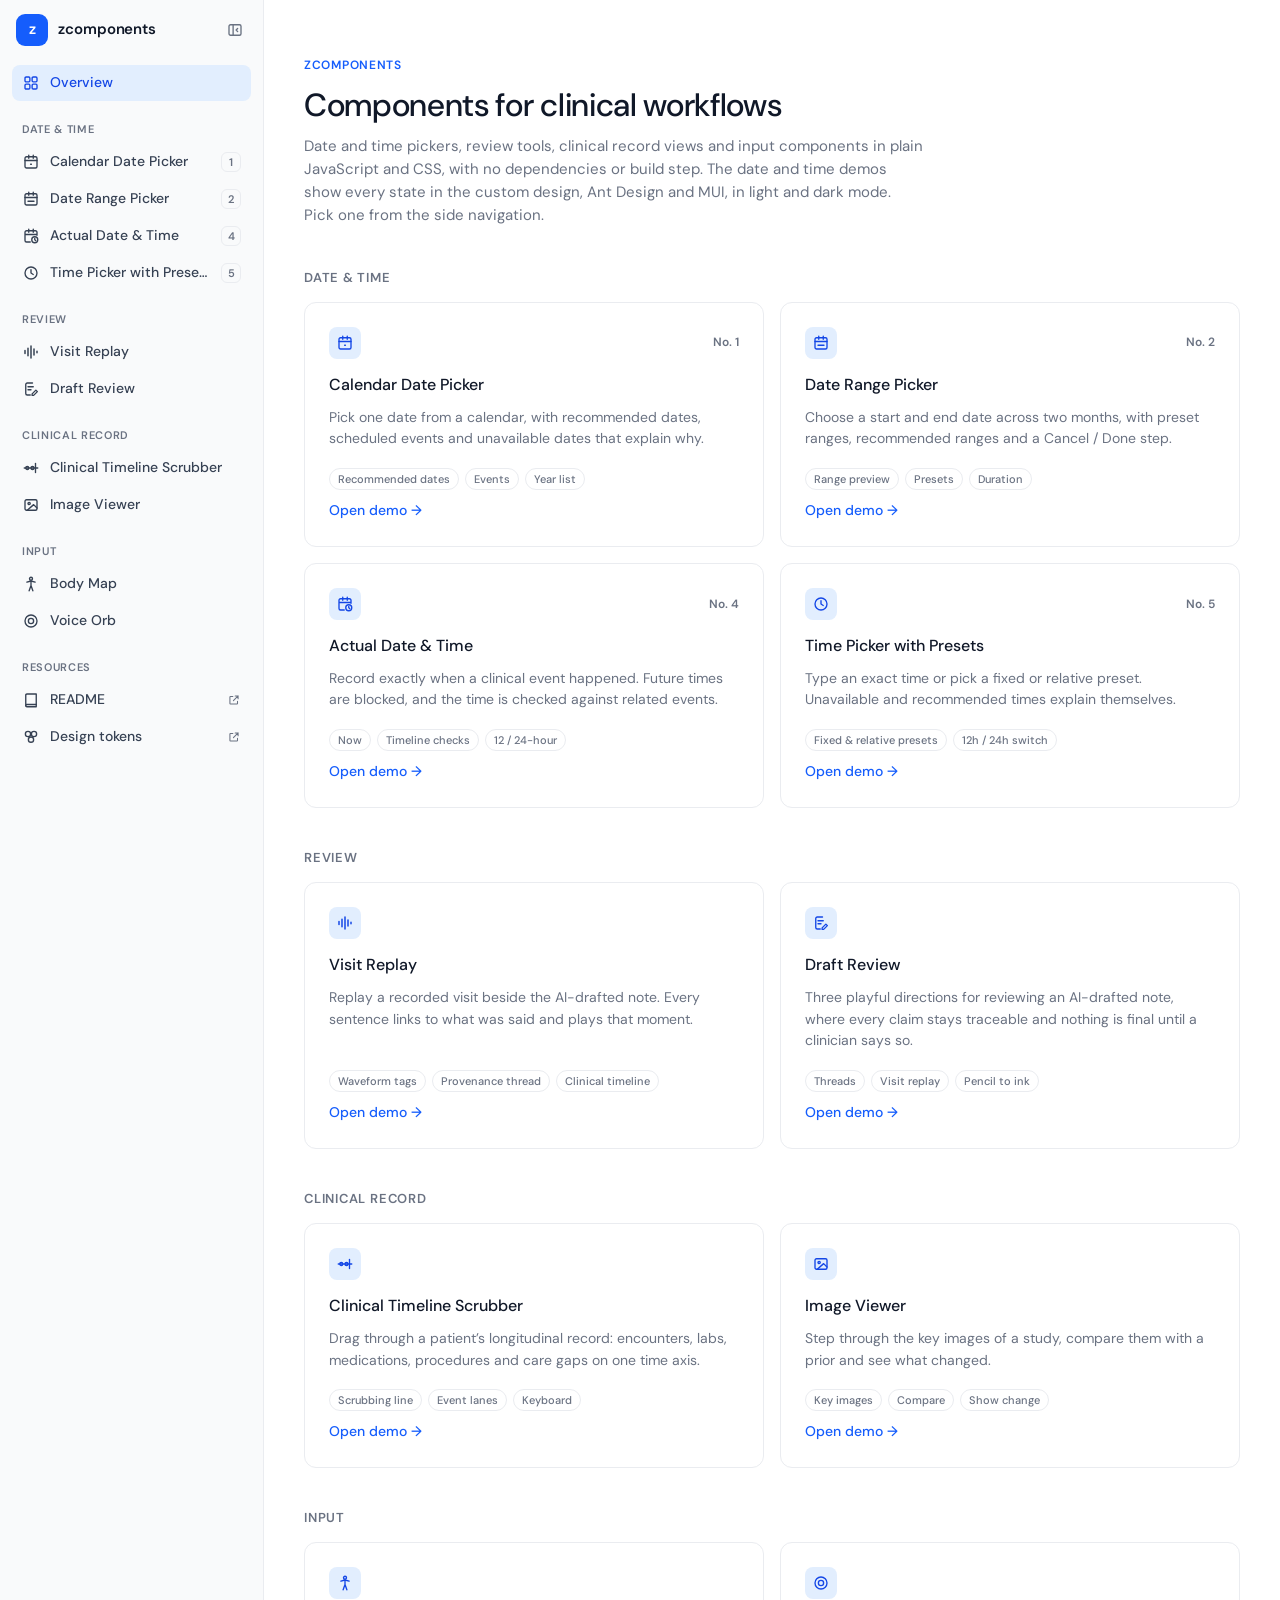
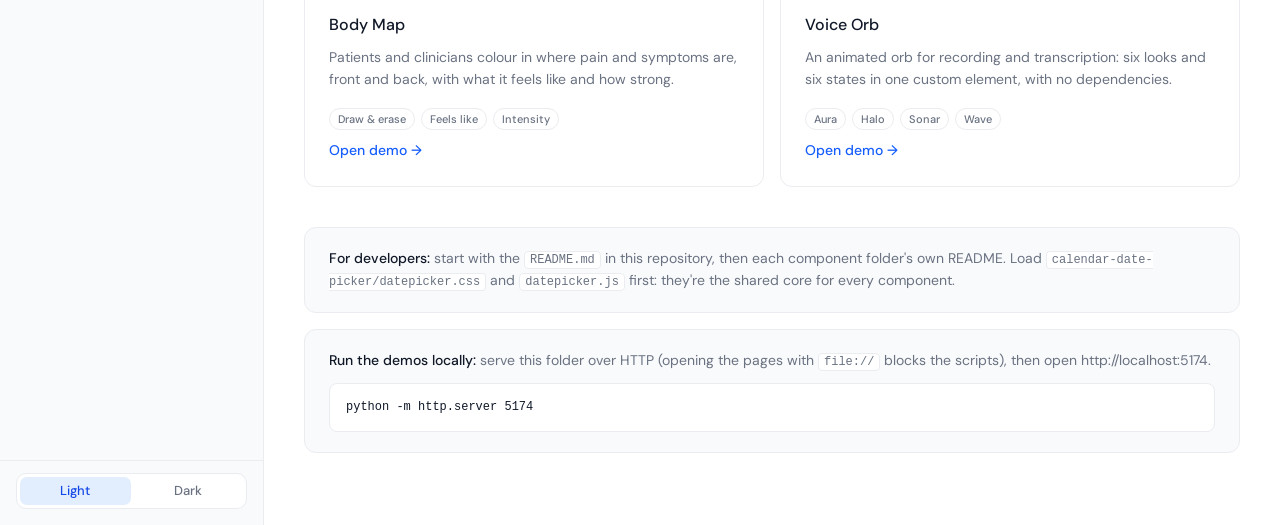
==== commit 1a22fd45: "Add the zcomponents prototypes to the landing page Draft Review, Clinical Timeline Scrubber, Image V" ====
--- a/index.html
+++ b/index.html
@@ -165,6 +165,11 @@
     <symbol id="i-datetime" viewBox="0 0 24 24"><path d="M20 11V7a2 2 0 0 0-2-2H6a2 2 0 0 0-2 2v11a2 2 0 0 0 2 2h5M4 10h16M9 3v4M15 3v4"/><circle cx="17" cy="17" r="4"/><path d="M17 15.3V17l1.2 1"/></symbol>
     <symbol id="i-time" viewBox="0 0 24 24"><circle cx="12" cy="12" r="8"/><path d="M12 7.5V12l3 2"/></symbol>
     <symbol id="i-wave" viewBox="0 0 24 24"><path d="M4 10v4M8 7v10M12 4v16M16 8v8M20 11v2"/></symbol>
+    <symbol id="i-draft" viewBox="0 0 24 24"><path d="M14 4H7a2 2 0 0 0-2 2v12a2 2 0 0 0 2 2h4M8 9h7M8 13h4"/><path d="M18.5 13.5l2 2-5 5h-2v-2z"/></symbol>
+    <symbol id="i-timeline" viewBox="0 0 24 24"><path d="M3 12h18"/><circle cx="7" cy="12" r="2"/><circle cx="14" cy="12" r="2"/><path d="M18 6v12"/></symbol>
+    <symbol id="i-image" viewBox="0 0 24 24"><rect x="4" y="5" width="16" height="14" rx="2"/><circle cx="9.5" cy="10" r="1.5"/><path d="M20 16l-4.5-4.5L7 19"/></symbol>
+    <symbol id="i-body" viewBox="0 0 24 24"><circle cx="12" cy="5" r="2"/><path d="M12 8v6M6.5 9.5L12 8l5.5 1.5M9.5 21l2.5-7 2.5 7"/></symbol>
+    <symbol id="i-orb" viewBox="0 0 24 24"><circle cx="12" cy="12" r="8"/><circle cx="12" cy="12" r="3.5"/></symbol>
     <symbol id="i-book" viewBox="0 0 24 24"><path d="M5 5.5A1.5 1.5 0 0 1 6.5 4H19v14H6.5A1.5 1.5 0 0 0 5 19.5z"/><path d="M5 19.5A1.5 1.5 0 0 0 6.5 21H19v-3"/></symbol>
     <symbol id="i-swatch" viewBox="0 0 24 24"><circle cx="8" cy="8" r="3.5"/><circle cx="16" cy="8" r="3.5"/><circle cx="12" cy="15.5" r="3.5"/></symbol>
     <symbol id="i-ext" viewBox="0 0 24 24"><path d="M14 5h5v5M19 5l-8 8M18 14v4a1 1 0 0 1-1 1H6a1 1 0 0 1-1-1V7a1 1 0 0 1 1-1h4"/></symbol>
@@ -220,6 +225,30 @@
         <svg width="18" height="18" fill="none" stroke="currentColor" stroke-width="2" stroke-linecap="round"><use href="#i-wave"/></svg>
         <span class="lbl">Visit Replay</span>
       </a>
+      <a href="#draft-review" data-slug="draft-review">
+        <svg width="18" height="18" fill="none" stroke="currentColor" stroke-width="1.8" stroke-linecap="round" stroke-linejoin="round"><use href="#i-draft"/></svg>
+        <span class="lbl">Draft Review</span>
+      </a>
+
+      <p class="group">Clinical record</p>
+      <a href="#clinical-timeline-scrubber" data-slug="clinical-timeline-scrubber">
+        <svg width="18" height="18" fill="none" stroke="currentColor" stroke-width="1.8" stroke-linecap="round" stroke-linejoin="round"><use href="#i-timeline"/></svg>
+        <span class="lbl">Clinical Timeline Scrubber</span>
+      </a>
+      <a href="#imageviewer" data-slug="imageviewer">
+        <svg width="18" height="18" fill="none" stroke="currentColor" stroke-width="1.8" stroke-linecap="round" stroke-linejoin="round"><use href="#i-image"/></svg>
+        <span class="lbl">Image Viewer</span>
+      </a>
+
+      <p class="group">Input</p>
+      <a href="#bodymap" data-slug="bodymap">
+        <svg width="18" height="18" fill="none" stroke="currentColor" stroke-width="1.8" stroke-linecap="round" stroke-linejoin="round"><use href="#i-body"/></svg>
+        <span class="lbl">Body Map</span>
+      </a>
+      <a href="#voice-orb" data-slug="voice-orb">
+        <svg width="18" height="18" fill="none" stroke="currentColor" stroke-width="1.8" stroke-linecap="round" stroke-linejoin="round"><use href="#i-orb"/></svg>
+        <span class="lbl">Voice Orb</span>
+      </a>
 
       <p class="group">Resources</p>
       <a href="https://github.com/prakashrbr/zcomponents#readme" target="_blank" rel="noopener">
@@ -260,8 +289,8 @@
     <main class="overview" id="overview">
       <div class="wrap">
         <p class="eyebrow">zcomponents</p>
-        <h1>Date, time and review components</h1>
-        <p class="lede">Components for clinical workflows in plain JavaScript and CSS, with no dependencies or build step. Each demo shows every state and feature in the custom design, Ant Design and MUI, in light and dark mode. Pick one from the side navigation.</p>
+        <h1>Components for clinical workflows</h1>
+        <p class="lede">Date and time pickers, review tools, clinical record views and input components in plain JavaScript and CSS, with no dependencies or build step. The date and time demos show every state in the custom design, Ant Design and MUI, in light and dark mode. Pick one from the side navigation.</p>
 
         <h2 class="sec">Date &amp; time</h2>
         <div class="grid">
@@ -302,6 +331,49 @@
             <h3>Visit Replay</h3>
             <p>Replay a recorded visit beside the AI-drafted note. Every sentence links to what was said and plays that moment.</p>
             <div class="tags"><span>Waveform tags</span><span>Provenance thread</span><span>Clinical timeline</span></div>
+            <span class="open">Open demo →</span>
+          </a>
+          <a class="card" href="#draft-review">
+            <div class="card-top"><span class="num"><svg width="18" height="18" fill="none" stroke="currentColor" stroke-width="1.8" stroke-linecap="round" stroke-linejoin="round" aria-hidden="true"><use href="#i-draft"/></svg></span></div>
+            <h3>Draft Review</h3>
+            <p>Three playful directions for reviewing an AI-drafted note, where every claim stays traceable and nothing is final until a clinician says so.</p>
+            <div class="tags"><span>Threads</span><span>Visit replay</span><span>Pencil to ink</span></div>
+            <span class="open">Open demo →</span>
+          </a>
+        </div>
+
+        <h2 class="sec">Clinical record</h2>
+        <div class="grid">
+          <a class="card" href="#clinical-timeline-scrubber">
+            <div class="card-top"><span class="num"><svg width="18" height="18" fill="none" stroke="currentColor" stroke-width="1.8" stroke-linecap="round" stroke-linejoin="round" aria-hidden="true"><use href="#i-timeline"/></svg></span></div>
+            <h3>Clinical Timeline Scrubber</h3>
+            <p>Drag through a patient&#8217;s longitudinal record: encounters, labs, medications, procedures and care gaps on one time axis.</p>
+            <div class="tags"><span>Scrubbing line</span><span>Event lanes</span><span>Keyboard</span></div>
+            <span class="open">Open demo →</span>
+          </a>
+          <a class="card" href="#imageviewer">
+            <div class="card-top"><span class="num"><svg width="18" height="18" fill="none" stroke="currentColor" stroke-width="1.8" stroke-linecap="round" stroke-linejoin="round" aria-hidden="true"><use href="#i-image"/></svg></span></div>
+            <h3>Image Viewer</h3>
+            <p>Step through the key images of a study, compare them with a prior and see what changed.</p>
+            <div class="tags"><span>Key images</span><span>Compare</span><span>Show change</span></div>
+            <span class="open">Open demo →</span>
+          </a>
+        </div>
+
+        <h2 class="sec">Input</h2>
+        <div class="grid">
+          <a class="card" href="#bodymap">
+            <div class="card-top"><span class="num"><svg width="18" height="18" fill="none" stroke="currentColor" stroke-width="1.8" stroke-linecap="round" stroke-linejoin="round" aria-hidden="true"><use href="#i-body"/></svg></span></div>
+            <h3>Body Map</h3>
+            <p>Patients and clinicians colour in where pain and symptoms are, front and back, with what it feels like and how strong.</p>
+            <div class="tags"><span>Draw &amp; erase</span><span>Feels like</span><span>Intensity</span></div>
+            <span class="open">Open demo →</span>
+          </a>
+          <a class="card" href="#voice-orb">
+            <div class="card-top"><span class="num"><svg width="18" height="18" fill="none" stroke="currentColor" stroke-width="1.8" stroke-linecap="round" stroke-linejoin="round" aria-hidden="true"><use href="#i-orb"/></svg></span></div>
+            <h3>Voice Orb</h3>
+            <p>An animated orb for recording and transcription: six looks and six states in one custom element, with no dependencies.</p>
+            <div class="tags"><span>Aura</span><span>Halo</span><span>Sonar</span><span>Wave</span></div>
             <span class="open">Open demo →</span>
           </a>
         </div>
@@ -329,7 +401,12 @@
       'date-range-picker': 'Date Range Picker',
       'actual-date-time': 'Actual Date & Time',
       'time-picker': 'Time Picker with Presets',
-      'visit-replay': 'Visit Replay'
+      'visit-replay': 'Visit Replay',
+      'draft-review': 'Draft Review',
+      'clinical-timeline-scrubber': 'Clinical Timeline Scrubber',
+      'imageviewer': 'Image Viewer',
+      'bodymap': 'Body Map',
+      'voice-orb': 'Voice Orb'
     };
     var root = document.documentElement;
     var shell = document.getElementById('shell');
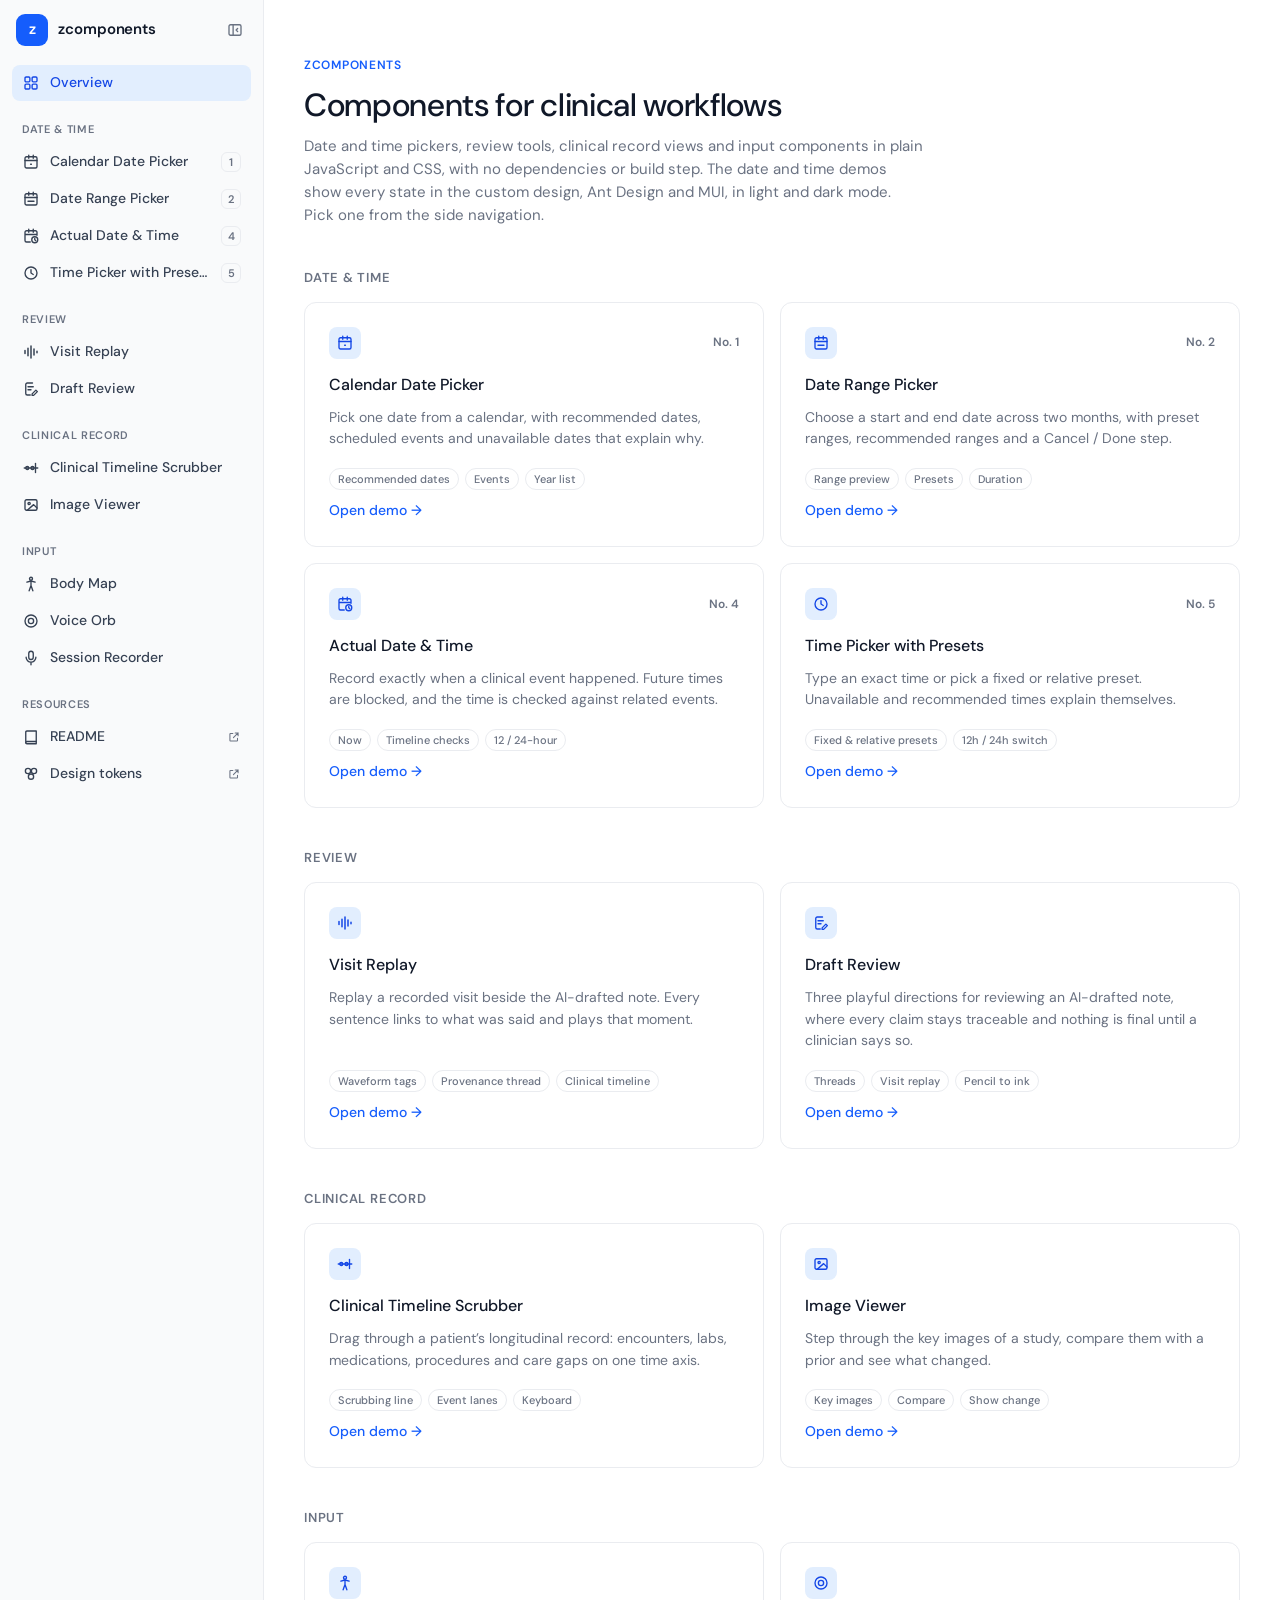
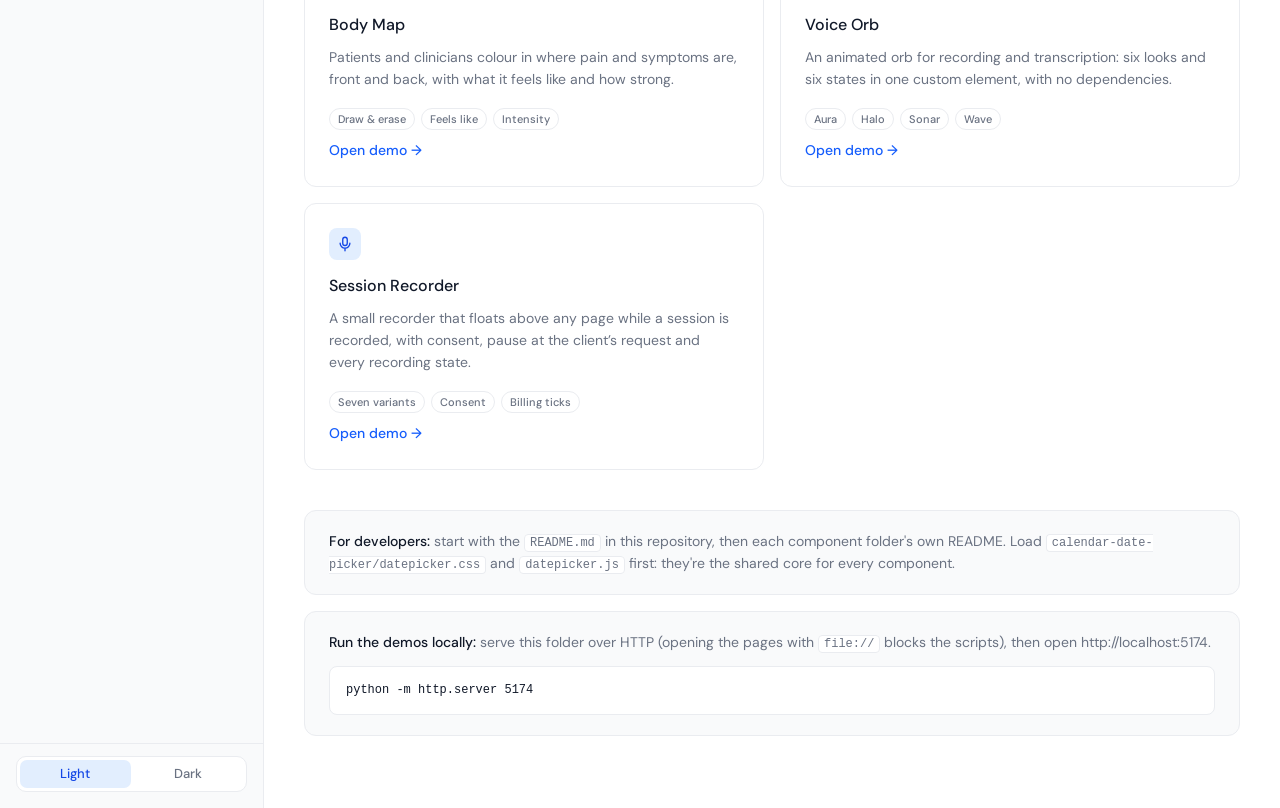
==== commit 779662fb: "Add Session Recorder prototype The floating recorder shown while a session is recorded: seven varian" ====
--- a/index.html
+++ b/index.html
@@ -170,6 +170,7 @@
     <symbol id="i-image" viewBox="0 0 24 24"><rect x="4" y="5" width="16" height="14" rx="2"/><circle cx="9.5" cy="10" r="1.5"/><path d="M20 16l-4.5-4.5L7 19"/></symbol>
     <symbol id="i-body" viewBox="0 0 24 24"><circle cx="12" cy="5" r="2"/><path d="M12 8v6M6.5 9.5L12 8l5.5 1.5M9.5 21l2.5-7 2.5 7"/></symbol>
     <symbol id="i-orb" viewBox="0 0 24 24"><circle cx="12" cy="12" r="8"/><circle cx="12" cy="12" r="3.5"/></symbol>
+    <symbol id="i-mic" viewBox="0 0 24 24"><rect x="9" y="3" width="6" height="11" rx="3"/><path d="M5.5 11a6.5 6.5 0 0 0 13 0M12 17.5V21"/></symbol>
     <symbol id="i-book" viewBox="0 0 24 24"><path d="M5 5.5A1.5 1.5 0 0 1 6.5 4H19v14H6.5A1.5 1.5 0 0 0 5 19.5z"/><path d="M5 19.5A1.5 1.5 0 0 0 6.5 21H19v-3"/></symbol>
     <symbol id="i-swatch" viewBox="0 0 24 24"><circle cx="8" cy="8" r="3.5"/><circle cx="16" cy="8" r="3.5"/><circle cx="12" cy="15.5" r="3.5"/></symbol>
     <symbol id="i-ext" viewBox="0 0 24 24"><path d="M14 5h5v5M19 5l-8 8M18 14v4a1 1 0 0 1-1 1H6a1 1 0 0 1-1-1V7a1 1 0 0 1 1-1h4"/></symbol>
@@ -249,6 +250,10 @@
         <svg width="18" height="18" fill="none" stroke="currentColor" stroke-width="1.8" stroke-linecap="round" stroke-linejoin="round"><use href="#i-orb"/></svg>
         <span class="lbl">Voice Orb</span>
       </a>
+      <a href="#session-recorder" data-slug="session-recorder">
+        <svg width="18" height="18" fill="none" stroke="currentColor" stroke-width="1.8" stroke-linecap="round" stroke-linejoin="round"><use href="#i-mic"/></svg>
+        <span class="lbl">Session Recorder</span>
+      </a>
 
       <p class="group">Resources</p>
       <a href="https://github.com/prakashrbr/zcomponents#readme" target="_blank" rel="noopener">
@@ -374,6 +379,13 @@
             <h3>Voice Orb</h3>
             <p>An animated orb for recording and transcription: six looks and six states in one custom element, with no dependencies.</p>
             <div class="tags"><span>Aura</span><span>Halo</span><span>Sonar</span><span>Wave</span></div>
+            <span class="open">Open demo →</span>
+          </a>
+          <a class="card" href="#session-recorder">
+            <div class="card-top"><span class="num"><svg width="18" height="18" fill="none" stroke="currentColor" stroke-width="1.8" stroke-linecap="round" stroke-linejoin="round" aria-hidden="true"><use href="#i-mic"/></svg></span></div>
+            <h3>Session Recorder</h3>
+            <p>A small recorder that floats above any page while a session is recorded, with consent, pause at the client&#8217;s request and every recording state.</p>
+            <div class="tags"><span>Seven variants</span><span>Consent</span><span>Billing ticks</span></div>
             <span class="open">Open demo →</span>
           </a>
         </div>
@@ -406,7 +418,8 @@
       'clinical-timeline-scrubber': 'Clinical Timeline Scrubber',
       'imageviewer': 'Image Viewer',
       'bodymap': 'Body Map',
-      'voice-orb': 'Voice Orb'
+      'voice-orb': 'Voice Orb',
+      'session-recorder': 'Session Recorder'
     };
     var root = document.documentElement;
     var shell = document.getElementById('shell');
